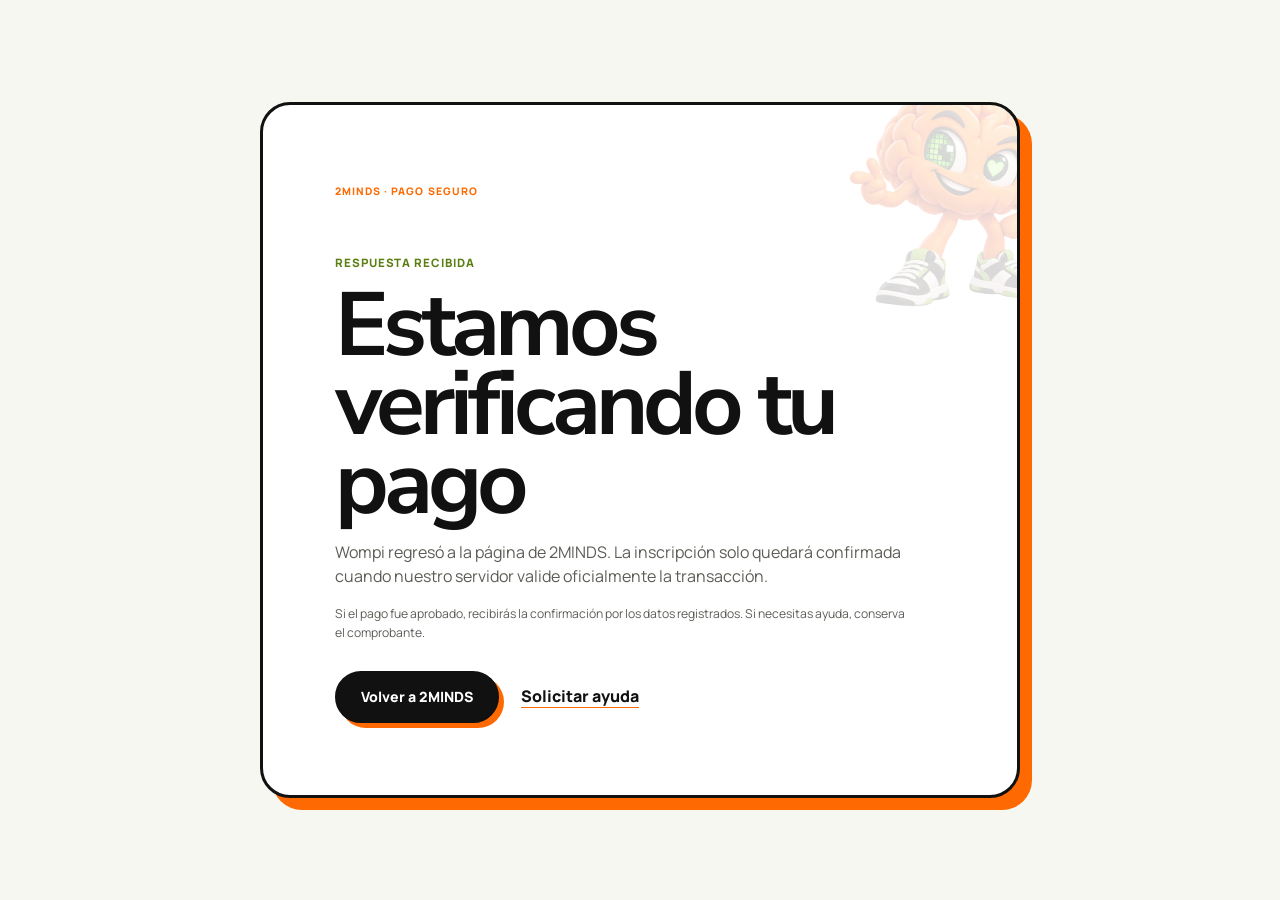
==== pago.html @ 4059e4a3 "Preparar flujo de prueba para Wompi" ====
<!doctype html>
<html lang="es">
<head>
  <meta charset="utf-8">
  <meta name="viewport" content="width=device-width, initial-scale=1">
  <title>Verificación de pago | 2MINDS Summit</title>
  <meta name="robots" content="noindex,nofollow">
  <meta name="theme-color" content="#111111">
  <link rel="icon" href="assets/ilustra-logo-vertical.png">
  <link rel="preconnect" href="https://fonts.googleapis.com">
  <link rel="preconnect" href="https://fonts.gstatic.com" crossorigin>
  <link href="https://fonts.googleapis.com/css2?family=Manrope:wght@500;600;700;800&family=Nunito+Sans:opsz,wght@6..12,700;6..12,800;6..12,900&display=swap" rel="stylesheet">
  <link rel="stylesheet" href="styles.css?v=20261006-2">
</head>
<body class="payment-result-page">
  <main class="payment-result-card">
    <span class="result-brand">2MINDS · PAGO SEGURO</span>
    <img src="assets/2minds-mascot-duo.png" alt="DÚO, mascota de 2MINDS Summit" width="1252" height="1252">
    <p class="kicker">Respuesta recibida</p>
    <h1>Estamos verificando tu pago</h1>
    <p>Wompi regresó a la página de 2MINDS. La inscripción solo quedará confirmada cuando nuestro servidor valide oficialmente la transacción.</p>
    <div class="result-reference" id="resultReference" hidden><span>Referencia de Wompi</span><strong></strong></div>
    <p class="result-help">Si el pago fue aprobado, recibirás la confirmación por los datos registrados. Si necesitas ayuda, conserva el comprobante.</p>
    <div class="result-actions"><a class="button" href="./#inscripcion">Volver a 2MINDS</a><a class="text-link" href="https://wa.me/573172578495?text=Hola%2C%20necesito%20ayuda%20con%20un%20pago%20de%202MINDS%20Summit." target="_blank" rel="noopener">Solicitar ayuda</a></div>
  </main>
  <script>
    const transactionId = new URLSearchParams(window.location.search).get("id");
    if (transactionId) {
      const reference = document.querySelector("#resultReference");
      reference.hidden = false;
      reference.querySelector("strong").textContent = transactionId;
    }
  </script>
</body>
</html>
---- styles.css ----
:root{--orange:#fe6a01;--orange-soft:#fff0e6;--green:#8fbf26;--green-dark:#5c7f14;--ink:#111;--paper:#fff;--soft:#f7f7f2;--muted:#5d5d57;--line:#deded7;--shadow:0 24px 70px rgba(17,17,17,.13)}
*{box-sizing:border-box}html{scroll-behavior:smooth}body{margin:0;background:var(--paper);color:var(--ink);font-family:"Manrope",sans-serif;line-height:1.55}img{display:block;max-width:100%}a{color:inherit}button,input,select{font:inherit}.skip-link{position:fixed;top:-60px;left:16px;z-index:100;padding:10px 16px;background:var(--orange);color:#fff;border-radius:8px}.skip-link:focus{top:16px}
.site-header{position:sticky;top:0;z-index:50;min-height:76px;display:flex;align-items:center;justify-content:space-between;gap:25px;padding:11px clamp(20px,5vw,76px);background:rgba(255,255,255,.96);border-bottom:2px solid var(--ink);backdrop-filter:blur(12px)}.brand{display:grid;grid-template-columns:auto auto;align-items:end;color:var(--ink);text-decoration:none;font:900 1.35rem/1 "Nunito Sans",sans-serif;letter-spacing:-.06em}.brand-two{color:var(--green-dark)}.brand small{grid-column:1/-1;margin-top:4px;color:var(--orange);font:800 .48rem/1 "Manrope",sans-serif;letter-spacing:.08em;text-transform:uppercase}.header-detail{margin-left:auto;color:var(--muted);font-size:.78rem;font-weight:700}.header-cta{padding:11px 19px;border:2px solid var(--ink);border-radius:999px;background:var(--ink);color:#fff;text-decoration:none;font:800 .82rem "Manrope",sans-serif}
.hero{min-height:calc(100vh - 76px);display:grid;grid-template-columns:1.08fr .92fr;gap:clamp(40px,7vw,100px);align-items:center;padding:clamp(64px,8vw,120px) clamp(20px,6vw,96px);overflow:hidden;background:#fff}.hero-copy{position:relative;z-index:1}.hero-copy:before{content:"";position:absolute;z-index:-1;width:130px;height:130px;left:-52px;top:-30px;border:18px solid var(--green);border-radius:50%;opacity:.18}.eyebrow,.kicker{margin:0 0 15px;color:var(--green-dark);font-weight:900;letter-spacing:.08em;text-transform:uppercase;font-size:.72rem}.kicker.light{color:#ffb27c}h1,h2{margin:0;font-family:"Nunito Sans",sans-serif;letter-spacing:-.055em}h1{max-width:800px;font-size:clamp(3.3rem,7.2vw,7.3rem);line-height:.84}h1 span{color:var(--orange)}.hero-hook{max-width:690px;margin:30px 0 0;font-size:clamp(1.15rem,2vw,1.5rem)}.hero-hook strong{color:var(--green-dark)}.hero-lead{max-width:650px;margin:14px 0 28px;color:var(--muted);font-size:1.02rem}.hero-actions{display:flex;flex-wrap:wrap;align-items:center;gap:20px}.button{display:inline-flex;align-items:center;justify-content:center;min-height:52px;padding:0 24px;border:2px solid var(--ink);border-radius:999px;background:var(--ink);color:#fff;cursor:pointer;text-decoration:none;font:800 .88rem "Manrope",sans-serif;box-shadow:5px 5px 0 var(--orange);transition:transform .18s ease,box-shadow .18s ease}.button:hover{transform:translate(-2px,-2px);box-shadow:8px 8px 0 var(--orange)}.button-orange{background:var(--orange);box-shadow:5px 5px 0 #fff}.button:focus-visible,.text-link:focus-visible,.floating-cta:focus-visible{outline:3px solid var(--green);outline-offset:4px}.text-link{font-weight:900;text-underline-offset:5px;text-decoration-color:var(--orange)}.adult-note{max-width:580px;margin:17px 0 0;color:var(--muted);font-size:.75rem}
.hero-mascot-stage{position:relative;min-height:610px;display:grid;grid-template-rows:1fr auto auto;align-items:end;padding:28px 30px 25px;border:3px solid var(--ink);border-radius:34px;background:var(--orange);box-shadow:13px 13px 0 var(--ink);overflow:hidden;isolation:isolate}.hero-mascot-stage:before{content:"";position:absolute;z-index:-1;width:430px;height:430px;right:-70px;top:45px;border-radius:50%;background:#fff3e8;border:3px solid var(--ink)}.hero-mascot-stage:after{content:"";position:absolute;z-index:-1;width:180px;height:180px;left:-75px;bottom:95px;border-radius:50%;background:var(--green);border:3px solid var(--ink)}.mascot-bubble{position:absolute;z-index:4;top:26px;left:25px;display:grid;gap:2px;padding:12px 16px;border:2px solid var(--ink);border-radius:16px 16px 16px 4px;background:#fff;box-shadow:5px 5px 0 var(--ink)}.mascot-bubble span{color:var(--green-dark);font-size:.58rem;font-weight:900;letter-spacing:.09em}.mascot-bubble strong{font:900 1rem "Nunito Sans",sans-serif}.hero-mascot{position:relative;z-index:2;align-self:center;justify-self:center;width:min(100%,560px);margin-top:38px;filter:drop-shadow(0 18px 16px rgba(17,17,17,.2));animation:mascot-float 4.8s ease-in-out infinite}.mascot-facts{position:relative;z-index:3;display:grid;grid-template-columns:repeat(4,1fr);margin-top:-48px;border:2px solid var(--ink);background:#fff}.mascot-facts div{display:grid;padding:11px 9px;border-right:2px solid var(--ink)}.mascot-facts div:last-child{border:0}.mascot-facts strong{font:900 1.1rem "Nunito Sans",sans-serif}.mascot-facts span{color:var(--muted);font-size:.61rem}.mascot-place{position:relative;z-index:3;margin:13px 0 0;text-align:center;font-size:.75rem;font-weight:800}@keyframes mascot-float{0%,100%{transform:translateY(0) rotate(-1deg)}50%{transform:translateY(-12px) rotate(1deg)}}
.quick-strip{display:flex;flex-wrap:wrap;justify-content:center;align-items:center;gap:clamp(12px,2.6vw,34px);padding:20px clamp(20px,5vw,76px);border-top:2px solid var(--ink);border-bottom:2px solid var(--ink);background:var(--green);font:900 clamp(.77rem,1.3vw,.95rem) "Nunito Sans",sans-serif;text-transform:uppercase}.quick-strip i{color:#fff;font-style:normal;font-size:1.4rem}.section{padding:clamp(72px,9vw,126px) clamp(20px,6vw,96px)}.section-intro{max-width:900px}.section-intro.centered{margin:0 auto 48px;text-align:center}.section-intro.compact{max-width:760px}.section h2{font-size:clamp(2.35rem,5vw,5rem);line-height:.98}.section h2 span{color:var(--orange)}.section-intro>p:last-child{max-width:720px;margin:20px 0 0;color:var(--muted)}.section-intro.centered>p:last-child{margin-left:auto;margin-right:auto}
.promise-grid{display:grid;grid-template-columns:repeat(4,1fr);margin-top:58px;border:2px solid var(--ink)}.promise-grid article{min-height:280px;display:flex;flex-direction:column;padding:28px;border-right:2px solid var(--ink)}.promise-grid article:last-child{border:0}.promise-grid article:nth-child(2n){background:var(--orange-soft)}.promise-grid b{color:var(--orange);font-size:.73rem}.promise-grid h3{margin:auto 0 9px;font:900 1.35rem "Nunito Sans",sans-serif}.promise-grid p{margin:0;color:var(--muted);font-size:.85rem}
.format-section{background:var(--soft);border-top:2px solid var(--ink);border-bottom:2px solid var(--ink)}.format-grid{display:grid;grid-template-columns:repeat(4,1fr);gap:15px}.format-grid article{min-height:270px;padding:27px;border:2px solid var(--ink);border-radius:22px;background:#fff;box-shadow:6px 6px 0 var(--ink)}.format-grid article:nth-child(2){background:var(--orange)}.format-grid article:nth-child(3){background:var(--green)}.format-grid span{display:inline-block;padding:5px 8px;border:2px solid var(--ink);background:#fff;font-size:.62rem;font-weight:900;letter-spacing:.08em}.format-grid h3{margin:65px 0 10px;font:900 1.42rem/1.1 "Nunito Sans",sans-serif}.format-grid p{margin:0;font-size:.84rem}
.agenda-section{background:var(--ink);color:#fff}.agenda-section .section-intro>p:last-child{color:#c8c8c2}.agenda-layout{display:grid;grid-template-columns:1.2fr .8fr;gap:22px;margin-top:52px}.week-card{border:2px solid #fff;border-radius:24px;overflow:hidden}.week-head{display:flex;justify-content:space-between;gap:20px;padding:17px 22px;border-bottom:2px solid #fff;background:var(--orange);color:var(--ink);font-size:.8rem}.week-head span{font-weight:900;letter-spacing:.08em}.week-head strong{text-align:right}.week-card ol{margin:0;padding:0;list-style:none}.week-card li{display:grid;grid-template-columns:155px 1fr;gap:20px;padding:17px 22px;border-bottom:1px solid #444}.week-card li:last-child{border:0}.week-card li b{color:#ffab6f}.week-card li span{color:#d2d2cc;font-size:.84rem}.week-pending{background:#fff;color:var(--ink)}.week-pending .week-head{background:var(--green)}.pending-copy{padding:clamp(40px,6vw,74px) 30px}.pending-copy>span{color:var(--green-dark);font-size:.67rem;font-weight:900;letter-spacing:.09em}.pending-copy h3{margin:18px 0 12px;font:900 2rem/1.05 "Nunito Sans",sans-serif}.pending-copy p{margin:0;color:var(--muted)}
.ice-section{display:grid;grid-template-columns:.8fr 1.2fr;gap:clamp(45px,8vw,120px);background:#eaf6ff;border-bottom:2px solid var(--ink)}.ice-heading>p:last-child{color:var(--muted)}.safety-list{border-top:2px solid var(--ink)}.safety-list div{display:grid;grid-template-columns:145px 1fr;gap:25px;padding:22px 0;border-bottom:2px solid var(--ink)}.safety-list b{color:#126b9b}.safety-list span{color:var(--muted)}
.leader-section{display:grid;grid-template-columns:minmax(300px,.78fr) minmax(0,1.22fr);gap:clamp(45px,8vw,110px);align-items:center;background:#fff}.leader-photo{position:relative;margin:0}.leader-photo:before{content:"";position:absolute;inset:18px -18px -18px 18px;z-index:0;border:3px solid var(--ink);border-radius:32px;background:var(--green)}.leader-photo img{position:relative;z-index:1;width:100%;aspect-ratio:1/1.08;object-fit:cover;object-position:center 24%;border:3px solid var(--ink);border-radius:32px}.leader-copy{max-width:690px}.leader-copy>p:not(.kicker):not(.leader-role){color:var(--muted)}.leader-role{margin:12px 0 23px;color:var(--orange);font-weight:900}.alliance{display:flex;align-items:center;gap:13px;margin-top:28px;font:900 .86rem "Nunito Sans",sans-serif}.alliance span{color:var(--orange);font-size:1.5rem}
.audience-section{background:var(--orange-soft);border-top:2px solid var(--ink);border-bottom:2px solid var(--ink)}.audience-grid{max-width:1080px;margin:0 auto;display:grid;grid-template-columns:1fr 1fr;border:3px solid var(--ink);border-radius:28px;overflow:hidden;box-shadow:10px 10px 0 var(--ink)}.audience-grid article{min-height:340px;padding:clamp(34px,5vw,58px);background:#fff}.audience-grid article:last-child{background:var(--green);border-left:3px solid var(--ink)}.age{font:900 clamp(2.8rem,5vw,4.7rem) "Nunito Sans",sans-serif;letter-spacing:-.07em}.age small{font-size:.78rem;letter-spacing:0}.audience-grid h3{margin:54px 0 12px;font:900 1.6rem "Nunito Sans",sans-serif}.audience-grid p{margin:0;color:var(--muted)}
.video-section{display:grid;grid-template-columns:.86fr 1.14fr;gap:clamp(40px,7vw,95px);align-items:center;background:var(--ink);color:#fff}.video-copy>p:nth-of-type(2){color:#c8c8c2}.guide-play{margin-top:14px}.video-shell{min-width:0;min-height:410px;display:grid;border:2px solid #fff;border-radius:24px;overflow:hidden;box-shadow:10px 10px 0 var(--orange)}.faq-video{width:100%;height:100%;min-height:410px;border:0;background:#222}.guide-screen{position:relative;min-height:410px;display:flex;flex-direction:column;justify-content:flex-end;padding:clamp(34px,5vw,62px);background:var(--green-dark)}.guide-screen:after{content:"2";position:absolute;top:20px;right:32px;color:rgba(255,255,255,.13);font:900 10rem/1 "Nunito Sans",sans-serif}.guide-progress{position:absolute;top:0;left:0;right:0;height:7px;background:rgba(255,255,255,.2)}.guide-progress span{display:block;width:25%;height:100%;background:var(--orange);transition:width .35s ease}.video-space-label{position:absolute;top:28px;left:clamp(34px,5vw,62px);z-index:1;padding:6px 10px;border:2px solid #fff;border-radius:999px;font-size:.58rem;font-weight:900;letter-spacing:.08em}.guide-step{position:relative;z-index:1;margin:0;color:#dff4b3;font-size:.67rem;font-weight:900;letter-spacing:.08em}.guide-screen h3{position:relative;z-index:1;max-width:530px;margin:8px 0 10px;font:900 clamp(1.8rem,3vw,3rem)/1.03 "Nunito Sans",sans-serif}.guide-screen>p:nth-of-type(2){position:relative;z-index:1;max-width:530px;margin:0;color:#eef5df}.guide-dots{position:relative;z-index:1;display:flex;gap:7px;margin-top:25px}.guide-dots span{width:28px;height:5px;border-radius:99px;background:rgba(255,255,255,.28)}.guide-dots span.active{background:var(--orange)}
.details-section{display:grid;grid-template-columns:.8fr 1.2fr;gap:clamp(40px,8vw,110px);background:#fff}.details-grid{display:grid;grid-template-columns:1fr 1fr;border-top:2px solid var(--ink)}.details-grid div{display:grid;gap:5px;padding:21px 0;border-bottom:2px solid var(--ink)}.details-grid div:nth-child(odd){padding-right:28px}.details-grid span{color:var(--green-dark);font-size:.7rem;text-transform:uppercase;letter-spacing:.08em;font-weight:900}.details-grid strong{font-size:.92rem}
.pricing-section{background:var(--soft);border-top:2px solid var(--ink)}.checkout-layout{max-width:1160px;margin:55px auto 0;display:grid;grid-template-columns:.92fr 1.08fr;border:3px solid var(--ink);border-radius:28px;overflow:hidden;box-shadow:12px 12px 0 var(--orange)}.passes{display:grid;align-content:start;gap:14px;padding:clamp(28px,4vw,46px);background:var(--ink)}.payment-mascot-guide{display:grid;grid-template-columns:110px 1fr;align-items:center;gap:13px;padding:14px 17px 14px 5px;border:2px solid var(--green);border-radius:18px;background:#f5faea;color:var(--ink);overflow:hidden}.payment-mascot-guide img{width:120px;margin:-15px 0 -25px -8px;filter:drop-shadow(0 7px 6px rgba(17,17,17,.18));transition:transform .3s ease}.payment-mascot-guide>div{display:grid}.payment-mascot-guide span{color:var(--green-dark);font-size:.57rem;font-weight:900;letter-spacing:.09em}.payment-mascot-guide strong{font:900 1.12rem/1.05 "Nunito Sans",sans-serif}.payment-mascot-guide p{margin:5px 0 0;color:var(--muted);font-size:.7rem}.payment-mascot-guide.is-updated img{animation:mascot-nod .55s ease}.payment-mascot-guide.is-updated{animation:guide-pop .45s ease}.pass-option{display:grid;gap:5px;width:100%;padding:24px;border:2px solid #6b6b67;border-radius:18px;background:#242422;color:#fff;text-align:left;cursor:pointer}.pass-option.selected{border-color:var(--green);background:#303b1c;box-shadow:inset 0 0 0 2px var(--green)}.pass-option>span{color:#cfcfc9;font-size:.64rem;font-weight:900;letter-spacing:.08em}.pass-option .recommended{width:max-content;padding:4px 7px;border-radius:99px;background:var(--green);color:var(--ink)}.pass-option>strong{font:900 2.45rem "Nunito Sans",sans-serif}.pass-option small{color:#d5d5cf}.pass-option em{color:#ffad72;font-size:.73rem;font-style:normal;font-weight:800}.crew-card{padding:20px;border:2px solid var(--orange);border-radius:18px;color:#fff}.crew-card b{color:#ffad72}.crew-card p{margin:5px 0 0;color:#cecec8;font-size:.78rem}.checkout-card{padding:clamp(30px,5vw,55px);background:#fff}.checkout-summary{display:grid;gap:4px;margin-bottom:24px;padding-bottom:20px;border-bottom:2px solid var(--ink)}.checkout-summary span{color:var(--muted);font-size:.7rem;text-transform:uppercase;letter-spacing:.07em;font-weight:800}.checkout-summary strong{font:900 1.3rem "Nunito Sans",sans-serif}.payment-choice{display:grid;gap:10px;margin:0 0 18px;padding:0;border:0}.payment-choice legend{margin-bottom:8px;color:var(--ink);font-size:.8rem;font-weight:900}.choice-card{display:grid;grid-template-columns:18px 1fr auto!important;align-items:center;gap:12px!important;margin:0!important;padding:15px;border:2px solid var(--line);border-radius:13px;cursor:pointer}.choice-card.selected{border-color:var(--green-dark);background:#f5faea}.choice-card input{width:17px!important;min-height:17px!important;accent-color:var(--green-dark)}.choice-card span{display:grid}.choice-card small{color:var(--muted);font-weight:500}.choice-card>strong{white-space:nowrap}.checkout-card>label,.deposit-field{display:grid;gap:6px;margin-bottom:13px;color:var(--ink);font-size:.79rem;font-weight:800}.checkout-card input,.checkout-card select{width:100%;min-height:48px;padding:0 13px;border:2px solid #bdbdb6;border-radius:9px;background:#fff;color:var(--ink);font-size:.9rem}.checkout-card input:focus,.checkout-card select:focus{outline:3px solid rgba(143,191,38,.24);border-color:var(--green-dark)}.deposit-field{padding:15px;border:2px solid var(--green-dark);border-radius:13px;background:#f5faea}.deposit-field[hidden]{display:none}.deposit-field small{color:var(--green-dark)}.consent-row{grid-template-columns:19px 1fr!important;align-items:start;gap:9px!important;color:var(--muted)!important;font-weight:500!important}.consent-row input{min-height:0;width:17px;height:17px;accent-color:var(--green-dark)}.checkout-button{width:100%;margin-top:7px}.payment-note{margin:13px 0 0;color:var(--muted);font-size:.69rem;text-align:center}.form-error{min-height:18px;margin:7px 0 0;color:#a62d20;font-size:.77rem;text-align:center}@keyframes mascot-nod{0%,100%{transform:rotate(0)}45%{transform:rotate(-7deg) scale(1.04)}}@keyframes guide-pop{0%{transform:scale(.98)}60%{transform:scale(1.015)}100%{transform:scale(1)}}
.faq-list{max-width:920px;margin:0 auto;border-top:2px solid var(--ink)}.faq-list details{border-bottom:2px solid var(--ink)}.faq-list summary{position:relative;padding:23px 48px 23px 0;cursor:pointer;list-style:none;font:900 1rem "Nunito Sans",sans-serif}.faq-list summary::-webkit-details-marker{display:none}.faq-list summary:after{content:"+";position:absolute;right:7px;top:14px;color:var(--orange);font-size:2rem}.faq-list details[open] summary:after{content:"−"}.faq-list details p{max-width:760px;margin:-5px 0 23px;color:var(--muted)}.human-help{max-width:920px;margin:38px auto 0;display:flex;align-items:center;justify-content:space-between;gap:25px;padding:27px 30px;border:2px solid var(--ink);border-radius:18px;background:var(--orange-soft)}.human-help span{color:var(--muted);font-size:.84rem}.human-help strong{display:block;color:var(--ink)}.button-outline{background:#fff;color:var(--ink);box-shadow:5px 5px 0 var(--green)}
.site-footer{display:flex;align-items:center;justify-content:space-between;gap:30px;padding:35px clamp(20px,6vw,96px) 45px;background:var(--ink);color:#c8c8c2;font-size:.75rem}.footer-alliance{display:flex;align-items:center;gap:13px;color:#fff}.footer-alliance span{color:var(--orange);font-size:1.4rem}.footer-alliance img{width:175px}.site-footer p{margin:0;text-align:right}.site-footer a{color:inherit}.floating-cta{position:fixed;right:20px;bottom:20px;z-index:70;min-width:185px;padding:14px 22px;border:2px solid var(--ink);border-radius:999px;background:var(--orange);color:var(--ink);text-align:center;text-decoration:none;font:900 .88rem "Nunito Sans",sans-serif;box-shadow:6px 6px 0 var(--ink);transition:transform .18s ease}.floating-cta:hover{transform:translate(-2px,-2px)}.payment-dialog{width:min(540px,calc(100% - 28px));padding:40px;border:3px solid var(--ink);border-radius:22px;color:var(--ink);box-shadow:12px 12px 0 var(--orange)}.payment-dialog::backdrop{background:rgba(17,17,17,.78);backdrop-filter:blur(5px)}.dialog-close{position:absolute;top:14px;right:16px;width:36px;height:36px;border:2px solid var(--ink);border-radius:50%;background:#fff;cursor:pointer;font-size:1.3rem}.dialog-icon{display:grid;place-items:center;width:54px;height:54px;border:2px solid var(--ink);border-radius:50%;background:var(--green);font-size:1.4rem;font-weight:900}.payment-dialog h2{margin:18px 0 10px;font-size:2rem}.payment-dialog p{color:var(--muted)}
.hero-mascot,.payment-mascot-guide img{height:auto}
.wompi-preview{width:min(610px,calc(100% - 28px));max-height:calc(100vh - 28px);padding:0;overflow:auto;background:#fff}.wompi-preview-main,.wompi-preview-success{padding:clamp(28px,5vw,48px)}.wompi-preview-head{display:flex;align-items:center;justify-content:space-between;gap:18px;padding-right:34px}.wompi-preview-head>strong{font:800 .9rem "Manrope",sans-serif}.wompi-preview-head b{font-size:1.1rem}.sandbox-badge{padding:6px 9px;border:2px solid var(--green-dark);border-radius:999px;background:#f5faea;color:var(--green-dark);font-size:.58rem;font-weight:900;letter-spacing:.1em}.checkout-progress{display:grid;grid-template-columns:32px 1fr 32px 1fr 32px;align-items:center;margin:28px 0 25px}.checkout-progress span{display:grid;place-items:center;width:32px;height:32px;border:2px solid #bdbdb6;border-radius:50%;color:var(--muted);font-size:.75rem;font-weight:900}.checkout-progress span.done,.checkout-progress span.active{border-color:var(--ink);background:var(--ink);color:#fff}.checkout-progress span.done{background:var(--green);color:var(--ink)}.checkout-progress i{height:2px;background:#d9d9d2}.preview-step{margin:0;color:var(--green-dark)!important;font-size:.62rem!important;font-weight:900;letter-spacing:.09em}.wompi-preview h2{margin:7px 0 20px;font-size:clamp(2rem,5vw,3.1rem);line-height:1}.preview-order{display:grid;gap:4px;padding:20px;border:2px solid var(--ink);border-radius:16px;background:var(--orange-soft)}.preview-order span{font-size:.72rem;font-weight:900;letter-spacing:.06em;text-transform:uppercase}.preview-order strong{font:900 2rem "Nunito Sans",sans-serif}.preview-order small{color:var(--muted)}.preview-adult{margin:16px 0 0!important;color:var(--muted)!important;font-size:.78rem}.payment-methods{display:flex;flex-wrap:wrap;gap:8px;margin:20px 0}.payment-methods span{padding:8px 11px;border:2px solid var(--line);border-radius:9px;background:#fff;font-size:.68rem;font-weight:900}.sandbox-note{display:grid;gap:3px;margin:18px 0;padding:15px;border-left:5px solid var(--green);background:#f5faea}.sandbox-note strong{font-size:.78rem}.sandbox-note span{color:var(--muted);font-size:.7rem}.preview-back{display:block;margin:17px auto 0;border:0;border-bottom:2px solid var(--orange);background:none;cursor:pointer;font-size:.75rem;font-weight:900}.wompi-preview-success{text-align:center}.wompi-preview-success[hidden]{display:none}.success-check{display:grid;place-items:center;width:72px;height:72px;margin:0 auto 22px;border:3px solid var(--ink);border-radius:50%;background:var(--green);font-size:2rem;font-weight:900;box-shadow:6px 6px 0 var(--ink)}.wompi-preview-success>p:not(.preview-step){color:var(--muted)}.test-reference{display:grid;gap:4px;margin:24px 0;padding:17px;border:2px dashed var(--ink);border-radius:13px;background:var(--soft)}.test-reference span{color:var(--muted);font-size:.68rem}.test-reference strong{font:900 1rem "Nunito Sans",sans-serif}.wompi-preview-success .button{margin-top:10px}
.payment-result-page{min-height:100vh;display:grid;place-items:center;padding:28px;background:var(--soft)}.payment-result-card{position:relative;width:min(760px,100%);padding:clamp(34px,7vw,72px);border:3px solid var(--ink);border-radius:30px;background:#fff;box-shadow:12px 12px 0 var(--orange);overflow:hidden}.payment-result-card>img{position:absolute;right:-55px;top:-28px;width:230px;height:auto;opacity:.16}.result-brand{display:inline-block;margin-bottom:55px;color:var(--orange);font-size:.65rem;font-weight:900;letter-spacing:.1em}.payment-result-card h1{max-width:590px;font-size:clamp(3rem,8vw,5.6rem);line-height:.88}.payment-result-card>p:not(.kicker){position:relative;max-width:570px;color:var(--muted)}.result-reference{display:grid;gap:4px;max-width:570px;margin:25px 0;padding:16px;border:2px dashed var(--ink);border-radius:12px;background:#f5faea}.result-reference[hidden]{display:none}.result-reference span{color:var(--muted);font-size:.67rem}.result-reference strong{overflow-wrap:anywhere}.result-help{font-size:.76rem}.result-actions{display:flex;flex-wrap:wrap;align-items:center;gap:22px;margin-top:28px}
@media(max-width:1050px){.header-detail{display:none}.hero{grid-template-columns:1fr;min-height:0}.hero-copy{text-align:center}.hero-copy:before{display:none}.hero-hook,.hero-lead,.adult-note{margin-left:auto;margin-right:auto}.hero-actions{justify-content:center}.hero-mascot-stage{max-width:700px;width:100%;min-height:620px;margin:0 auto}.promise-grid,.format-grid{grid-template-columns:1fr 1fr}.promise-grid article:nth-child(2){border-right:0}.promise-grid article:nth-child(-n+2){border-bottom:2px solid var(--ink)}.agenda-layout,.ice-section,.leader-section,.video-section,.details-section,.checkout-layout{grid-template-columns:1fr}.leader-photo{max-width:620px}.leader-copy,.video-copy{max-width:740px}}
@media(max-width:620px){.site-header{min-height:68px;padding:10px 15px}.header-cta{display:none}.hero{padding:54px 18px 74px}h1{font-size:clamp(3.2rem,17vw,4.7rem)}.hero-actions{display:grid}.hero-actions .button{width:100%}.hero-mascot-stage{min-height:535px;padding:18px 16px;border-radius:24px;box-shadow:8px 8px 0 var(--ink)}.hero-mascot-stage:before{width:300px;height:300px;right:-72px;top:70px}.hero-mascot-stage:after{width:120px;height:120px;left:-55px;bottom:145px}.mascot-bubble{top:17px;left:15px;padding:9px 11px}.mascot-bubble strong{font-size:.82rem}.hero-mascot{width:108%;max-width:none;margin:48px -4% 0}.mascot-facts{grid-template-columns:1fr 1fr;margin-top:-18px}.mascot-facts div{padding:9px 12px;border-right:2px solid var(--ink);border-bottom:2px solid var(--ink)}.mascot-facts div:nth-child(even){border-right:0}.mascot-facts div:nth-last-child(-n+2){border-bottom:0}.mascot-place{font-size:.67rem}.quick-strip{gap:8px 13px}.quick-strip i{font-size:1rem}.section{padding:68px 18px}.section h2{font-size:2.6rem}.promise-grid,.format-grid,.audience-grid{grid-template-columns:1fr}.promise-grid article{min-height:210px;border-right:0;border-bottom:2px solid var(--ink)}.promise-grid article:last-child{border-bottom:0}.format-grid article{min-height:230px}.format-grid h3{margin-top:42px}.week-head{align-items:flex-start;flex-direction:column}.week-head strong{text-align:left}.week-card li{grid-template-columns:1fr;gap:5px}.safety-list div{grid-template-columns:1fr;gap:4px}.leader-section{padding-right:26px}.leader-photo:before{inset:10px -10px -10px 10px}.audience-grid article{min-height:290px}.audience-grid article:last-child{border-left:0;border-top:3px solid var(--ink)}.audience-grid h3{margin-top:35px}.video-shell,.faq-video,.guide-screen{min-height:390px}.details-grid{grid-template-columns:1fr}.details-grid div:nth-child(odd){padding-right:0}.checkout-layout{box-shadow:8px 8px 0 var(--orange)}.passes,.checkout-card{padding:24px 19px}.payment-mascot-guide{grid-template-columns:82px 1fr;padding:12px 11px 12px 1px}.payment-mascot-guide img{width:94px;margin:-10px 0 -18px -7px}.payment-mascot-guide strong{font-size:1rem}.pass-option>strong{font-size:2.05rem}.choice-card{grid-template-columns:18px 1fr!important}.choice-card>strong{grid-column:2}.human-help,.site-footer{align-items:stretch;flex-direction:column}.human-help .button{width:100%}.site-footer{padding-bottom:98px}.site-footer p{text-align:left}.footer-alliance{flex-wrap:wrap}.floating-cta{left:13px;right:13px;bottom:12px}.payment-dialog{padding:37px 23px 27px}}
@media(max-width:620px){.wompi-preview{padding:0}.wompi-preview-main,.wompi-preview-success{padding:28px 20px}.wompi-preview-head{align-items:flex-start;flex-direction:column;gap:9px}.preview-order strong{font-size:1.7rem}.payment-methods span{padding:7px 9px}.wompi-preview .dialog-close{top:12px;right:12px}}
@media(prefers-reduced-motion:reduce){html{scroll-behavior:auto}*,*:before,*:after{transition:none!important;animation:none!important}}
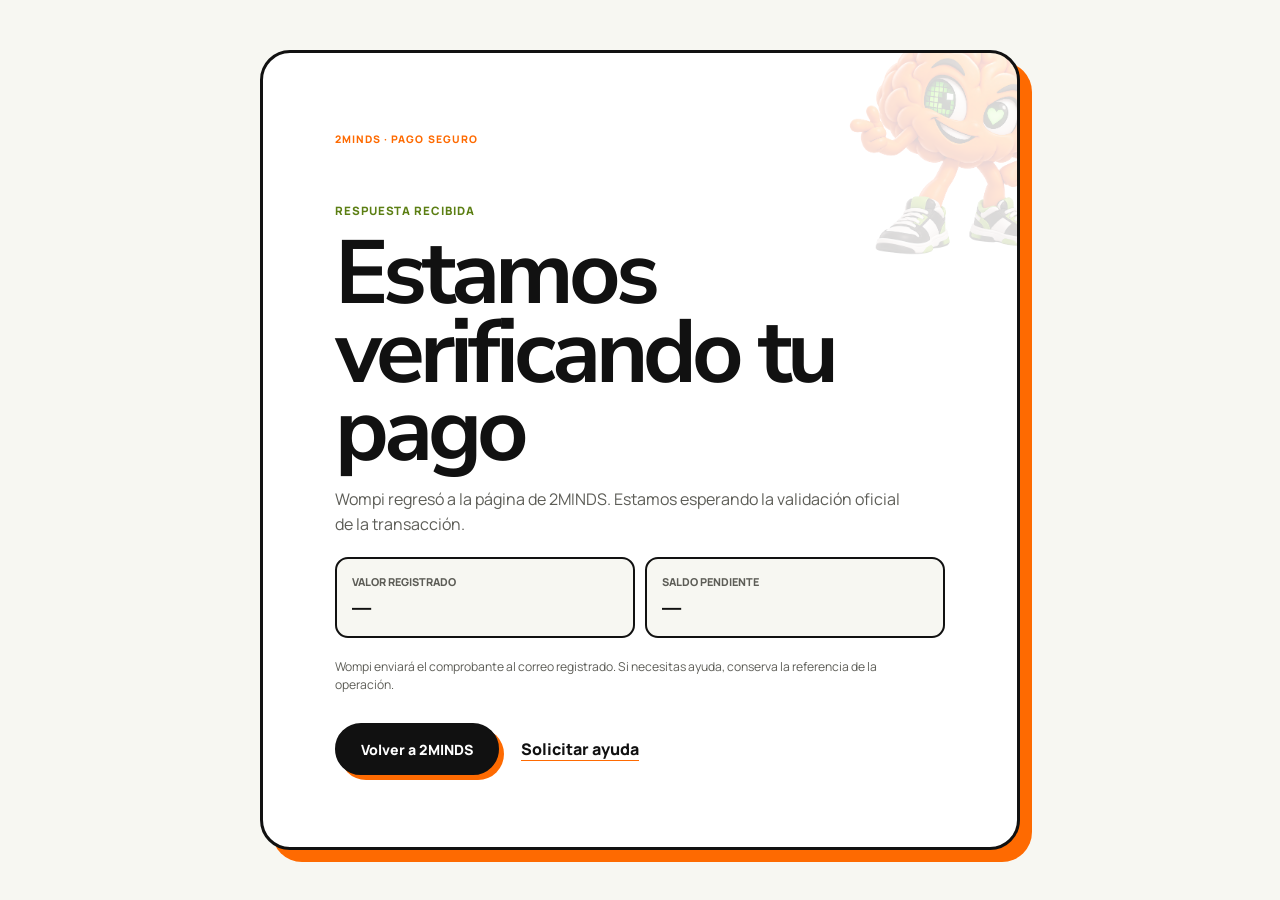
==== commit 0f3090b0: "Optimizar inscripción y preparar activación de Wompi" ====
--- a/pago.html
+++ b/pago.html
@@ -1,4 +1,4 @@
-<!doctype html>
+<!DOCTYPE html>
 <html lang="es">
 <head>
   <meta charset="utf-8">
@@ -10,26 +10,24 @@
   <link rel="preconnect" href="https://fonts.googleapis.com">
   <link rel="preconnect" href="https://fonts.gstatic.com" crossorigin>
   <link href="https://fonts.googleapis.com/css2?family=Manrope:wght@500;600;700;800&family=Nunito+Sans:opsz,wght@6..12,700;6..12,800;6..12,900&display=swap" rel="stylesheet">
-  <link rel="stylesheet" href="styles.css?v=20261006-2">
+  <link rel="stylesheet" href="styles.css?v=20261006-3">
 </head>
 <body class="payment-result-page">
   <main class="payment-result-card">
     <span class="result-brand">2MINDS · PAGO SEGURO</span>
     <img src="assets/2minds-mascot-duo.png" alt="DÚO, mascota de 2MINDS Summit" width="1252" height="1252">
-    <p class="kicker">Respuesta recibida</p>
-    <h1>Estamos verificando tu pago</h1>
-    <p>Wompi regresó a la página de 2MINDS. La inscripción solo quedará confirmada cuando nuestro servidor valide oficialmente la transacción.</p>
+    <p class="kicker" id="resultKicker">Respuesta recibida</p>
+    <h1 id="resultTitle">Estamos verificando tu pago</h1>
+    <p id="resultMessage">Wompi regresó a la página de 2MINDS. Estamos esperando la validación oficial de la transacción.</p>
+    <div class="result-payment-summary" id="resultPaymentSummary" hidden>
+      <div><span>Valor registrado</span><strong id="resultAmount">—</strong></div>
+      <div><span>Saldo pendiente</span><strong id="resultBalance">—</strong></div>
+    </div>
     <div class="result-reference" id="resultReference" hidden><span>Referencia de Wompi</span><strong></strong></div>
-    <p class="result-help">Si el pago fue aprobado, recibirás la confirmación por los datos registrados. Si necesitas ayuda, conserva el comprobante.</p>
+    <p class="result-help" id="resultHelp">Wompi enviará el comprobante al correo registrado. Esta página se actualizará automáticamente.</p>
     <div class="result-actions"><a class="button" href="./#inscripcion">Volver a 2MINDS</a><a class="text-link" href="https://wa.me/573172578495?text=Hola%2C%20necesito%20ayuda%20con%20un%20pago%20de%202MINDS%20Summit." target="_blank" rel="noopener">Solicitar ayuda</a></div>
   </main>
-  <script>
-    const transactionId = new URLSearchParams(window.location.search).get("id");
-    if (transactionId) {
-      const reference = document.querySelector("#resultReference");
-      reference.hidden = false;
-      reference.querySelector("strong").textContent = transactionId;
-    }
-  </script>
+  <script src="payment-config.js?v=20261014-1"></script>
+  <script src="payment-result.js?v=20261014-1"></script>
 </body>
 </html>
--- a/styles.css
+++ b/styles.css
@@ -14,11 +14,13 @@
 .details-section{display:grid;grid-template-columns:.8fr 1.2fr;gap:clamp(40px,8vw,110px);background:#fff}.details-grid{display:grid;grid-template-columns:1fr 1fr;border-top:2px solid var(--ink)}.details-grid div{display:grid;gap:5px;padding:21px 0;border-bottom:2px solid var(--ink)}.details-grid div:nth-child(odd){padding-right:28px}.details-grid span{color:var(--green-dark);font-size:.7rem;text-transform:uppercase;letter-spacing:.08em;font-weight:900}.details-grid strong{font-size:.92rem}
 .pricing-section{background:var(--soft);border-top:2px solid var(--ink)}.checkout-layout{max-width:1160px;margin:55px auto 0;display:grid;grid-template-columns:.92fr 1.08fr;border:3px solid var(--ink);border-radius:28px;overflow:hidden;box-shadow:12px 12px 0 var(--orange)}.passes{display:grid;align-content:start;gap:14px;padding:clamp(28px,4vw,46px);background:var(--ink)}.payment-mascot-guide{display:grid;grid-template-columns:110px 1fr;align-items:center;gap:13px;padding:14px 17px 14px 5px;border:2px solid var(--green);border-radius:18px;background:#f5faea;color:var(--ink);overflow:hidden}.payment-mascot-guide img{width:120px;margin:-15px 0 -25px -8px;filter:drop-shadow(0 7px 6px rgba(17,17,17,.18));transition:transform .3s ease}.payment-mascot-guide>div{display:grid}.payment-mascot-guide span{color:var(--green-dark);font-size:.57rem;font-weight:900;letter-spacing:.09em}.payment-mascot-guide strong{font:900 1.12rem/1.05 "Nunito Sans",sans-serif}.payment-mascot-guide p{margin:5px 0 0;color:var(--muted);font-size:.7rem}.payment-mascot-guide.is-updated img{animation:mascot-nod .55s ease}.payment-mascot-guide.is-updated{animation:guide-pop .45s ease}.pass-option{display:grid;gap:5px;width:100%;padding:24px;border:2px solid #6b6b67;border-radius:18px;background:#242422;color:#fff;text-align:left;cursor:pointer}.pass-option.selected{border-color:var(--green);background:#303b1c;box-shadow:inset 0 0 0 2px var(--green)}.pass-option>span{color:#cfcfc9;font-size:.64rem;font-weight:900;letter-spacing:.08em}.pass-option .recommended{width:max-content;padding:4px 7px;border-radius:99px;background:var(--green);color:var(--ink)}.pass-option>strong{font:900 2.45rem "Nunito Sans",sans-serif}.pass-option small{color:#d5d5cf}.pass-option em{color:#ffad72;font-size:.73rem;font-style:normal;font-weight:800}.crew-card{padding:20px;border:2px solid var(--orange);border-radius:18px;color:#fff}.crew-card b{color:#ffad72}.crew-card p{margin:5px 0 0;color:#cecec8;font-size:.78rem}.checkout-card{padding:clamp(30px,5vw,55px);background:#fff}.checkout-summary{display:grid;gap:4px;margin-bottom:24px;padding-bottom:20px;border-bottom:2px solid var(--ink)}.checkout-summary span{color:var(--muted);font-size:.7rem;text-transform:uppercase;letter-spacing:.07em;font-weight:800}.checkout-summary strong{font:900 1.3rem "Nunito Sans",sans-serif}.payment-choice{display:grid;gap:10px;margin:0 0 18px;padding:0;border:0}.payment-choice legend{margin-bottom:8px;color:var(--ink);font-size:.8rem;font-weight:900}.choice-card{display:grid;grid-template-columns:18px 1fr auto!important;align-items:center;gap:12px!important;margin:0!important;padding:15px;border:2px solid var(--line);border-radius:13px;cursor:pointer}.choice-card.selected{border-color:var(--green-dark);background:#f5faea}.choice-card input{width:17px!important;min-height:17px!important;accent-color:var(--green-dark)}.choice-card span{display:grid}.choice-card small{color:var(--muted);font-weight:500}.choice-card>strong{white-space:nowrap}.checkout-card>label,.deposit-field{display:grid;gap:6px;margin-bottom:13px;color:var(--ink);font-size:.79rem;font-weight:800}.checkout-card input,.checkout-card select{width:100%;min-height:48px;padding:0 13px;border:2px solid #bdbdb6;border-radius:9px;background:#fff;color:var(--ink);font-size:.9rem}.checkout-card input:focus,.checkout-card select:focus{outline:3px solid rgba(143,191,38,.24);border-color:var(--green-dark)}.deposit-field{padding:15px;border:2px solid var(--green-dark);border-radius:13px;background:#f5faea}.deposit-field[hidden]{display:none}.deposit-field small{color:var(--green-dark)}.consent-row{grid-template-columns:19px 1fr!important;align-items:start;gap:9px!important;color:var(--muted)!important;font-weight:500!important}.consent-row input{min-height:0;width:17px;height:17px;accent-color:var(--green-dark)}.checkout-button{width:100%;margin-top:7px}.payment-note{margin:13px 0 0;color:var(--muted);font-size:.69rem;text-align:center}.form-error{min-height:18px;margin:7px 0 0;color:#a62d20;font-size:.77rem;text-align:center}@keyframes mascot-nod{0%,100%{transform:rotate(0)}45%{transform:rotate(-7deg) scale(1.04)}}@keyframes guide-pop{0%{transform:scale(.98)}60%{transform:scale(1.015)}100%{transform:scale(1)}}
 .faq-list{max-width:920px;margin:0 auto;border-top:2px solid var(--ink)}.faq-list details{border-bottom:2px solid var(--ink)}.faq-list summary{position:relative;padding:23px 48px 23px 0;cursor:pointer;list-style:none;font:900 1rem "Nunito Sans",sans-serif}.faq-list summary::-webkit-details-marker{display:none}.faq-list summary:after{content:"+";position:absolute;right:7px;top:14px;color:var(--orange);font-size:2rem}.faq-list details[open] summary:after{content:"−"}.faq-list details p{max-width:760px;margin:-5px 0 23px;color:var(--muted)}.human-help{max-width:920px;margin:38px auto 0;display:flex;align-items:center;justify-content:space-between;gap:25px;padding:27px 30px;border:2px solid var(--ink);border-radius:18px;background:var(--orange-soft)}.human-help span{color:var(--muted);font-size:.84rem}.human-help strong{display:block;color:var(--ink)}.button-outline{background:#fff;color:var(--ink);box-shadow:5px 5px 0 var(--green)}
-.site-footer{display:flex;align-items:center;justify-content:space-between;gap:30px;padding:35px clamp(20px,6vw,96px) 45px;background:var(--ink);color:#c8c8c2;font-size:.75rem}.footer-alliance{display:flex;align-items:center;gap:13px;color:#fff}.footer-alliance span{color:var(--orange);font-size:1.4rem}.footer-alliance img{width:175px}.site-footer p{margin:0;text-align:right}.site-footer a{color:inherit}.floating-cta{position:fixed;right:20px;bottom:20px;z-index:70;min-width:185px;padding:14px 22px;border:2px solid var(--ink);border-radius:999px;background:var(--orange);color:var(--ink);text-align:center;text-decoration:none;font:900 .88rem "Nunito Sans",sans-serif;box-shadow:6px 6px 0 var(--ink);transition:transform .18s ease}.floating-cta:hover{transform:translate(-2px,-2px)}.payment-dialog{width:min(540px,calc(100% - 28px));padding:40px;border:3px solid var(--ink);border-radius:22px;color:var(--ink);box-shadow:12px 12px 0 var(--orange)}.payment-dialog::backdrop{background:rgba(17,17,17,.78);backdrop-filter:blur(5px)}.dialog-close{position:absolute;top:14px;right:16px;width:36px;height:36px;border:2px solid var(--ink);border-radius:50%;background:#fff;cursor:pointer;font-size:1.3rem}.dialog-icon{display:grid;place-items:center;width:54px;height:54px;border:2px solid var(--ink);border-radius:50%;background:var(--green);font-size:1.4rem;font-weight:900}.payment-dialog h2{margin:18px 0 10px;font-size:2rem}.payment-dialog p{color:var(--muted)}
+.site-footer{display:flex;align-items:center;justify-content:space-between;gap:30px;padding:35px clamp(20px,6vw,96px) 45px;background:var(--ink);color:#c8c8c2;font-size:.75rem}.footer-alliance{display:flex;align-items:center;gap:13px;color:#fff}.footer-alliance span{color:var(--orange);font-size:1.4rem}.footer-alliance img{width:175px}.site-footer p{margin:0;text-align:right}.site-footer a{color:inherit}.floating-cta{position:fixed;right:20px;bottom:20px;z-index:70;min-width:185px;padding:14px 22px;border:2px solid var(--ink);border-radius:999px;background:var(--orange);color:var(--ink);text-align:center;text-decoration:none;font:900 .88rem "Nunito Sans",sans-serif;box-shadow:6px 6px 0 var(--ink);transition:transform .18s ease,opacity .18s ease}.floating-cta:hover{transform:translate(-2px,-2px)}.floating-cta.is-hidden{opacity:0;pointer-events:none;transform:translateY(18px)}.payment-dialog{width:min(540px,calc(100% - 28px));padding:40px;border:3px solid var(--ink);border-radius:22px;color:var(--ink);box-shadow:12px 12px 0 var(--orange)}.payment-dialog::backdrop{background:rgba(17,17,17,.78);backdrop-filter:blur(5px)}.dialog-close{position:absolute;top:14px;right:16px;width:36px;height:36px;border:2px solid var(--ink);border-radius:50%;background:#fff;cursor:pointer;font-size:1.3rem}.dialog-icon{display:grid;place-items:center;width:54px;height:54px;border:2px solid var(--ink);border-radius:50%;background:var(--green);font-size:1.4rem;font-weight:900}.payment-dialog h2{margin:18px 0 10px;font-size:2rem}.payment-dialog p{color:var(--muted)}
 .hero-mascot,.payment-mascot-guide img{height:auto}
+.fast-form-note{display:grid;gap:2px;margin:0 0 14px;padding:12px 14px;border-left:4px solid var(--green);background:#f5faea}.fast-form-note strong{font:900 .9rem "Nunito Sans",sans-serif}.fast-form-note span{color:var(--muted);font-size:.72rem}.contact-fields{display:grid;grid-template-columns:.8fr 1.2fr;gap:12px}.contact-fields>label{display:grid;gap:6px;margin-bottom:13px;color:var(--ink);font-size:.79rem;font-weight:800}.age-choice{display:grid;grid-template-columns:1fr 1fr;gap:10px;margin:0 0 15px;padding:0;border:0}.age-choice legend{grid-column:1/-1;margin-bottom:0;color:var(--ink);font-size:.79rem;font-weight:900}.age-choice label{display:grid;grid-template-columns:18px 1fr;align-items:center;gap:10px;padding:13px;border:2px solid #bdbdb6;border-radius:11px;cursor:pointer}.age-choice label:has(input:checked){border-color:var(--green-dark);background:#f5faea}.age-choice input{width:17px!important;min-height:17px!important;accent-color:var(--green-dark)}.age-choice span{display:grid}.age-choice small{color:var(--muted);font-size:.68rem}.result-payment-summary{display:grid;grid-template-columns:1fr 1fr;gap:10px;margin:20px 0}.result-payment-summary div{display:grid;gap:4px;padding:15px;border:2px solid var(--ink);border-radius:13px;background:var(--soft)}.result-payment-summary span{color:var(--muted);font-size:.68rem;font-weight:800;text-transform:uppercase}.result-payment-summary strong{font:900 1.2rem "Nunito Sans",sans-serif}body[data-payment-status="approved"] .result-brand{background:var(--green)}body[data-payment-status="rejected"] .result-brand{background:var(--orange)}
 .wompi-preview{width:min(610px,calc(100% - 28px));max-height:calc(100vh - 28px);padding:0;overflow:auto;background:#fff}.wompi-preview-main,.wompi-preview-success{padding:clamp(28px,5vw,48px)}.wompi-preview-head{display:flex;align-items:center;justify-content:space-between;gap:18px;padding-right:34px}.wompi-preview-head>strong{font:800 .9rem "Manrope",sans-serif}.wompi-preview-head b{font-size:1.1rem}.sandbox-badge{padding:6px 9px;border:2px solid var(--green-dark);border-radius:999px;background:#f5faea;color:var(--green-dark);font-size:.58rem;font-weight:900;letter-spacing:.1em}.checkout-progress{display:grid;grid-template-columns:32px 1fr 32px 1fr 32px;align-items:center;margin:28px 0 25px}.checkout-progress span{display:grid;place-items:center;width:32px;height:32px;border:2px solid #bdbdb6;border-radius:50%;color:var(--muted);font-size:.75rem;font-weight:900}.checkout-progress span.done,.checkout-progress span.active{border-color:var(--ink);background:var(--ink);color:#fff}.checkout-progress span.done{background:var(--green);color:var(--ink)}.checkout-progress i{height:2px;background:#d9d9d2}.preview-step{margin:0;color:var(--green-dark)!important;font-size:.62rem!important;font-weight:900;letter-spacing:.09em}.wompi-preview h2{margin:7px 0 20px;font-size:clamp(2rem,5vw,3.1rem);line-height:1}.preview-order{display:grid;gap:4px;padding:20px;border:2px solid var(--ink);border-radius:16px;background:var(--orange-soft)}.preview-order span{font-size:.72rem;font-weight:900;letter-spacing:.06em;text-transform:uppercase}.preview-order strong{font:900 2rem "Nunito Sans",sans-serif}.preview-order small{color:var(--muted)}.preview-adult{margin:16px 0 0!important;color:var(--muted)!important;font-size:.78rem}.payment-methods{display:flex;flex-wrap:wrap;gap:8px;margin:20px 0}.payment-methods span{padding:8px 11px;border:2px solid var(--line);border-radius:9px;background:#fff;font-size:.68rem;font-weight:900}.sandbox-note{display:grid;gap:3px;margin:18px 0;padding:15px;border-left:5px solid var(--green);background:#f5faea}.sandbox-note strong{font-size:.78rem}.sandbox-note span{color:var(--muted);font-size:.7rem}.preview-back{display:block;margin:17px auto 0;border:0;border-bottom:2px solid var(--orange);background:none;cursor:pointer;font-size:.75rem;font-weight:900}.wompi-preview-success{text-align:center}.wompi-preview-success[hidden]{display:none}.success-check{display:grid;place-items:center;width:72px;height:72px;margin:0 auto 22px;border:3px solid var(--ink);border-radius:50%;background:var(--green);font-size:2rem;font-weight:900;box-shadow:6px 6px 0 var(--ink)}.wompi-preview-success>p:not(.preview-step){color:var(--muted)}.test-reference{display:grid;gap:4px;margin:24px 0;padding:17px;border:2px dashed var(--ink);border-radius:13px;background:var(--soft)}.test-reference span{color:var(--muted);font-size:.68rem}.test-reference strong{font:900 1rem "Nunito Sans",sans-serif}.wompi-preview-success .button{margin-top:10px}
 .payment-result-page{min-height:100vh;display:grid;place-items:center;padding:28px;background:var(--soft)}.payment-result-card{position:relative;width:min(760px,100%);padding:clamp(34px,7vw,72px);border:3px solid var(--ink);border-radius:30px;background:#fff;box-shadow:12px 12px 0 var(--orange);overflow:hidden}.payment-result-card>img{position:absolute;right:-55px;top:-28px;width:230px;height:auto;opacity:.16}.result-brand{display:inline-block;margin-bottom:55px;color:var(--orange);font-size:.65rem;font-weight:900;letter-spacing:.1em}.payment-result-card h1{max-width:590px;font-size:clamp(3rem,8vw,5.6rem);line-height:.88}.payment-result-card>p:not(.kicker){position:relative;max-width:570px;color:var(--muted)}.result-reference{display:grid;gap:4px;max-width:570px;margin:25px 0;padding:16px;border:2px dashed var(--ink);border-radius:12px;background:#f5faea}.result-reference[hidden]{display:none}.result-reference span{color:var(--muted);font-size:.67rem}.result-reference strong{overflow-wrap:anywhere}.result-help{font-size:.76rem}.result-actions{display:flex;flex-wrap:wrap;align-items:center;gap:22px;margin-top:28px}
+.week-choice{display:grid;grid-template-columns:1fr 1fr;gap:10px;margin:0 0 20px;padding:0;border:0}.week-choice[hidden]{display:none}.week-choice legend{grid-column:1/-1;margin-bottom:8px;font-size:.8rem;font-weight:900}.week-choice label{display:grid;grid-template-columns:18px 1fr;align-items:center;gap:10px;padding:14px;border:2px solid var(--line);border-radius:13px;cursor:pointer}.week-choice label:has(input:checked){border-color:var(--green-dark);background:#f5faea;box-shadow:inset 0 0 0 1px var(--green-dark)}.week-choice input{width:17px!important;min-height:17px!important;accent-color:var(--green-dark)}.week-choice span{display:grid}.week-choice small{color:var(--muted);font-size:.68rem;font-weight:500}.payment-methods{display:grid;grid-template-columns:repeat(3,1fr);gap:9px;margin:20px 0;padding:0;border:0}.payment-methods legend{grid-column:1/-1;margin-bottom:2px;font-size:.72rem;font-weight:900}.payment-methods label{display:grid;grid-template-columns:17px 1fr;align-items:center;gap:8px;padding:11px;border:2px solid var(--line);border-radius:11px;cursor:pointer}.payment-methods label:has(input:checked){border-color:var(--green-dark);background:#f5faea;box-shadow:inset 0 0 0 1px var(--green-dark)}.payment-methods input{width:16px;height:16px;accent-color:var(--green-dark)}.payment-methods span{padding:0;border:0;border-radius:0;background:transparent;font-size:.7rem}.payment-methods small{grid-column:2;color:var(--muted);font-size:.55rem}
 @media(max-width:1050px){.header-detail{display:none}.hero{grid-template-columns:1fr;min-height:0}.hero-copy{text-align:center}.hero-copy:before{display:none}.hero-hook,.hero-lead,.adult-note{margin-left:auto;margin-right:auto}.hero-actions{justify-content:center}.hero-mascot-stage{max-width:700px;width:100%;min-height:620px;margin:0 auto}.promise-grid,.format-grid{grid-template-columns:1fr 1fr}.promise-grid article:nth-child(2){border-right:0}.promise-grid article:nth-child(-n+2){border-bottom:2px solid var(--ink)}.agenda-layout,.ice-section,.leader-section,.video-section,.details-section,.checkout-layout{grid-template-columns:1fr}.leader-photo{max-width:620px}.leader-copy,.video-copy{max-width:740px}}
 @media(max-width:620px){.site-header{min-height:68px;padding:10px 15px}.header-cta{display:none}.hero{padding:54px 18px 74px}h1{font-size:clamp(3.2rem,17vw,4.7rem)}.hero-actions{display:grid}.hero-actions .button{width:100%}.hero-mascot-stage{min-height:535px;padding:18px 16px;border-radius:24px;box-shadow:8px 8px 0 var(--ink)}.hero-mascot-stage:before{width:300px;height:300px;right:-72px;top:70px}.hero-mascot-stage:after{width:120px;height:120px;left:-55px;bottom:145px}.mascot-bubble{top:17px;left:15px;padding:9px 11px}.mascot-bubble strong{font-size:.82rem}.hero-mascot{width:108%;max-width:none;margin:48px -4% 0}.mascot-facts{grid-template-columns:1fr 1fr;margin-top:-18px}.mascot-facts div{padding:9px 12px;border-right:2px solid var(--ink);border-bottom:2px solid var(--ink)}.mascot-facts div:nth-child(even){border-right:0}.mascot-facts div:nth-last-child(-n+2){border-bottom:0}.mascot-place{font-size:.67rem}.quick-strip{gap:8px 13px}.quick-strip i{font-size:1rem}.section{padding:68px 18px}.section h2{font-size:2.6rem}.promise-grid,.format-grid,.audience-grid{grid-template-columns:1fr}.promise-grid article{min-height:210px;border-right:0;border-bottom:2px solid var(--ink)}.promise-grid article:last-child{border-bottom:0}.format-grid article{min-height:230px}.format-grid h3{margin-top:42px}.week-head{align-items:flex-start;flex-direction:column}.week-head strong{text-align:left}.week-card li{grid-template-columns:1fr;gap:5px}.safety-list div{grid-template-columns:1fr;gap:4px}.leader-section{padding-right:26px}.leader-photo:before{inset:10px -10px -10px 10px}.audience-grid article{min-height:290px}.audience-grid article:last-child{border-left:0;border-top:3px solid var(--ink)}.audience-grid h3{margin-top:35px}.video-shell,.faq-video,.guide-screen{min-height:390px}.details-grid{grid-template-columns:1fr}.details-grid div:nth-child(odd){padding-right:0}.checkout-layout{box-shadow:8px 8px 0 var(--orange)}.passes,.checkout-card{padding:24px 19px}.payment-mascot-guide{grid-template-columns:82px 1fr;padding:12px 11px 12px 1px}.payment-mascot-guide img{width:94px;margin:-10px 0 -18px -7px}.payment-mascot-guide strong{font-size:1rem}.pass-option>strong{font-size:2.05rem}.choice-card{grid-template-columns:18px 1fr!important}.choice-card>strong{grid-column:2}.human-help,.site-footer{align-items:stretch;flex-direction:column}.human-help .button{width:100%}.site-footer{padding-bottom:98px}.site-footer p{text-align:left}.footer-alliance{flex-wrap:wrap}.floating-cta{left:13px;right:13px;bottom:12px}.payment-dialog{padding:37px 23px 27px}}
-@media(max-width:620px){.wompi-preview{padding:0}.wompi-preview-main,.wompi-preview-success{padding:28px 20px}.wompi-preview-head{align-items:flex-start;flex-direction:column;gap:9px}.preview-order strong{font-size:1.7rem}.payment-methods span{padding:7px 9px}.wompi-preview .dialog-close{top:12px;right:12px}}
+@media(max-width:620px){.wompi-preview{padding:0}.wompi-preview-main,.wompi-preview-success{padding:28px 20px}.wompi-preview-head{align-items:flex-start;flex-direction:column;gap:9px}.preview-order strong{font-size:1.7rem}.week-choice,.payment-methods,.contact-fields,.age-choice,.result-payment-summary{grid-template-columns:1fr}.wompi-preview .dialog-close{top:12px;right:12px}}
 @media(prefers-reduced-motion:reduce){html{scroll-behavior:auto}*,*:before,*:after{transition:none!important;animation:none!important}}
